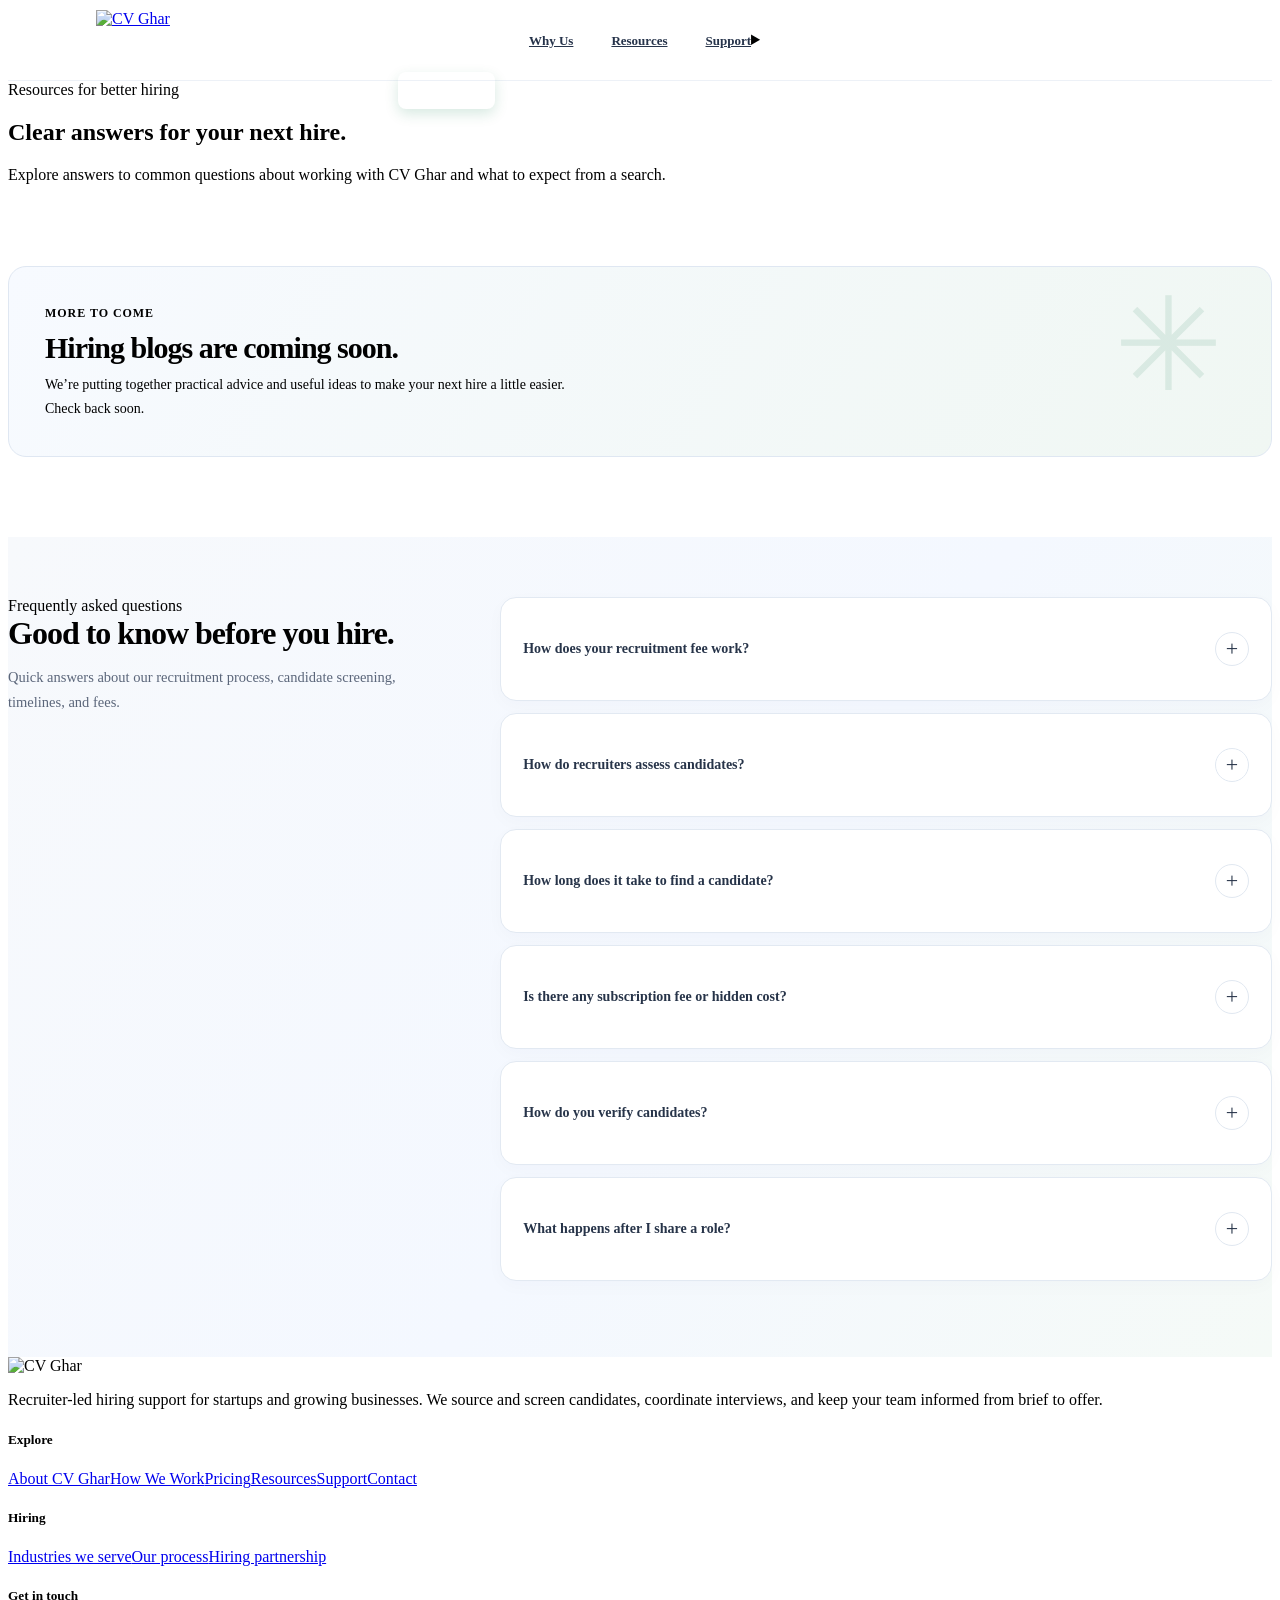
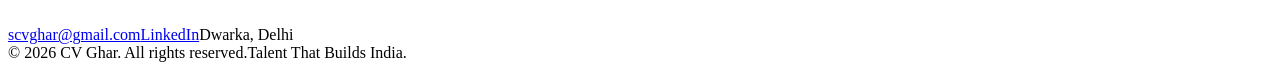
==== resources.html @ aa7ae497 "Add files via upload" ====
<!DOCTYPE html>
<html lang="en">
<head>
<meta charset="UTF-8">
<meta name="viewport" content="width=device-width,initial-scale=1.0">
<title>Hiring Resources & FAQs | CV Ghar</title>
<meta name="description" content="Find answers to common questions about CV Ghar's recruitment process, hiring timelines, candidate screening, and fees. Hiring blogs are coming soon.">
<link rel="canonical" href="https://cvghar.in/resources.html">
<meta property="og:type" content="website"><meta property="og:site_name" content="CV Ghar"><meta property="og:title" content="Hiring Resources & FAQs | CV Ghar"><meta property="og:description" content="Answers to common hiring questions, with more resources and blogs coming soon."><meta property="og:url" content="https://cvghar.in/resources.html"><meta property="og:image" content="https://cvghar.in/assets/hiring-hero-art.png"><meta name="twitter:card" content="summary_large_image">
<link rel="icon" href="assets/favicon.png">
<link rel="stylesheet" href="assets/style.css">
<link rel="stylesheet" href="assets/responsive.css">
<link rel="stylesheet" href="assets/section-spacing.css">
<style>
  .site-header{height:72px;background:rgba(255,255,255,.97);border-bottom:1px solid #edf1f7;display:flex;align-items:center;position:sticky;top:0;z-index:50;backdrop-filter:blur(14px)}
  .site-header .nav{width:100%;height:72px;padding:0 32px;display:grid;grid-template-columns:1fr auto 1fr;align-items:center}
  .site-header .brand{width:150px;height:64px;padding-right:24px;display:flex;align-items:center;justify-content:flex-end;transform:translateX(34px)}
  .site-header .brand img{width:128px;max-height:60px;object-fit:contain}
  .site-header .nav-links{display:flex;align-items:center;justify-content:center;gap:38px;white-space:nowrap}
  .site-header .nav-links a{font-size:13px;line-height:1;font-weight:700;color:#26334a;transition:color .2s ease}
  .site-header .nav-links a:hover{color:#1557e8}
  .site-header .nav-actions{display:flex;justify-content:flex-end;margin-right:34px}
  .site-header .header-cta{display:inline-flex;align-items:center;justify-content:center;padding:11px 17px;border-radius:8px;background:var(--green);color:#fff;font-size:12px;font-weight:750;box-shadow:0 5px 14px rgba(6,118,71,.16);white-space:nowrap;transition:background .2s ease,transform .2s ease,box-shadow .2s ease}
  .site-header .header-cta:hover{background:var(--green-dark);transform:translateY(-1px);box-shadow:0 9px 20px rgba(6,118,71,.2)}
  @media(max-width:1050px){.site-header .nav{padding:0 24px}.site-header .brand{width:126px;padding-right:16px;transform:translateX(12px)}.site-header .nav-links{gap:25px}.site-header .nav-actions{margin-right:0}}
  @media(max-width:820px){.site-header,.site-header .nav{height:62px}.site-header .nav{grid-template-columns:auto 1fr auto;padding:0 20px}.site-header .brand{width:100px;height:58px;padding:0;justify-content:flex-start;transform:none}.site-header .brand img{width:82px;max-height:50px}.site-header .nav-links{display:none}}
  @media(max-width:560px){.site-header .nav{padding:0 16px}.site-header .brand{width:84px}.site-header .brand img{width:75px}.site-header .header-cta{padding:10px 12px;font-size:11px}}
  .resources-faq{padding:60px 0 76px;background:linear-gradient(125deg,#f7f9fc,#f4f8ff 55%,#f5faf7)}
  .resources-faq .faq-layout{display:grid;grid-template-columns:.72fr 1.28fr;align-items:start;gap:58px}
  .resources-faq .faq-intro h2{font-size:32px;line-height:1.18;letter-spacing:-1px;margin:0 0 12px;font-weight:800}
  .resources-faq .faq-intro p{color:#5b667a;font-size:14.5px;line-height:1.7;margin:0}
  .resources-faq .faq-list{display:grid;gap:12px}
  .resources-faq .faq-item{overflow:hidden;border:1px solid #e2e9f2;border-radius:16px;background:#fff;box-shadow:0 5px 18px rgba(28,55,94,.025)}
  .resources-faq .faq-item summary{position:relative;display:flex;align-items:center;justify-content:space-between;gap:18px;min-height:68px;padding:17px 22px;color:#273449;font-size:14px;font-weight:750;cursor:pointer;list-style:none}
  .resources-faq .faq-item summary::-webkit-details-marker{display:none}
  .resources-faq .faq-item summary:after{content:"+";display:grid;place-items:center;flex:none;width:32px;height:32px;border:1px solid #e1e8f1;border-radius:50%;color:#273449;font-size:22px;font-weight:400;line-height:1}
  .resources-faq .faq-item[open] summary:after{content:"−"}
  .resources-faq .faq-item p{margin:0;padding:0 22px 19px;color:#64748b;font-size:13px;line-height:1.75}
  .blogs-coming{padding:66px 0 80px}
  .blogs-panel{position:relative;overflow:hidden;padding:36px;border:1px solid #dfe7f2;border-radius:18px;background:linear-gradient(120deg,#f7faff,#f0f7f3)}
  .blogs-panel:after{content:"✳";position:absolute;right:48px;top:14px;color:rgba(6,118,71,.1);font-size:130px;line-height:1}
  .blogs-panel .tag{color:var(--green);font-size:12px;font-weight:800;letter-spacing:.08em;text-transform:uppercase}
  .blogs-panel h2{position:relative;margin:10px 0 8px;font-size:30px;letter-spacing:-1px;z-index:1}
  .blogs-panel p{position:relative;max-width:520px;margin:0;color:var(--muted);font-size:14px;line-height:1.7;z-index:1}
  @media(max-width:900px){.resources-faq .faq-layout{grid-template-columns:1fr;gap:28px}.resources-faq .faq-intro{text-align:center}.resources-faq .faq-intro p{max-width:540px;margin:auto}}
  @media(max-width:560px){.resources-faq{padding:48px 0 58px}.resources-faq .faq-intro h2{font-size:28px}.resources-faq .faq-item summary{min-height:62px;padding:14px 16px;font-size:13px}.resources-faq .faq-item p{padding:0 16px 16px}.blogs-coming{padding:48px 0 58px}.blogs-panel{padding:27px 22px}.blogs-panel h2{font-size:26px}.blogs-panel:after{right:12px;font-size:90px}}
</style>
</head>
<body>
<header class="site-header">
  <nav class="nav" aria-label="Primary navigation">
    <a class="brand" href="/" aria-label="CV Ghar home"><img src="assets/cvghar-logo.webp" width="384" height="201" alt="CV Ghar"></a>
    <div class="nav-links"><a href="why-us.html">Why Us</a><!-- Hiring Solutions navigation link temporarily hidden --><a href="resources.html" aria-current="page">Resources</a><a href="support.html">Support</a></div>
    <details class="mobile-menu"><summary aria-label="Open navigation menu"></summary><div class="mobile-menu-panel" aria-label="Mobile navigation"><a href="why-us.html">Why Us</a><!-- Hiring Solutions navigation link temporarily hidden --><a href="resources.html" aria-current="page">Resources</a><a href="support.html">Support</a></div></details>
    <div class="nav-actions"><a class="header-cta" href="get-quote.html">Start Hiring</a></div>
  </nav>
</header>
<main>
  <section class="page-hero"><div class="wrap"><div class="eyebrow"><i></i>Resources for better hiring</div><h1>Clear answers for <span class="green">your next hire.</span></h1><p class="lead">Explore answers to common questions about working with CV Ghar and what to expect from a search.</p></div></section>
  <section class="blogs-coming" aria-labelledby="blogs-title"><div class="wrap"><div class="blogs-panel"><span class="tag">More to come</span><h2 id="blogs-title">Hiring blogs are coming soon.</h2><p>We’re putting together practical advice and useful ideas to make your next hire a little easier. Check back soon.</p></div></div></section>
  <section class="resources-faq" id="faqs" aria-labelledby="faq-title"><div class="wrap faq-layout"><div class="faq-intro"><span class="tag">Frequently asked questions</span><h2 id="faq-title">Good to know before you hire.</h2><p>Quick answers about our recruitment process, candidate screening, timelines, and fees.</p></div><div class="faq-list">
    <details class="faq-item"><summary>How does your recruitment fee work?</summary><p>We agree the fee and commitment amount with you before the search begins. No success fee applies if you do not hire; we also confirm in writing how the commitment fee is treated, including any refund conditions.</p></details>
    <details class="faq-item"><summary>How do recruiters assess candidates?</summary><p>Our recruiters review experience and skills against the role criteria you agree on, then share relevant context with each shortlisted profile. Any additional checks are discussed with you in advance.</p></details>
    <details class="faq-item"><summary>How long does it take to find a candidate?</summary><p>Timelines depend on the role, experience level, location, and availability of suitable talent. We align on expectations at the start and keep you updated as the search progresses.</p></details>
    <details class="faq-item"><summary>Is there any subscription fee or hidden cost?</summary><p>CV Ghar works on the hiring terms agreed for your requirement. We discuss applicable fees and terms before beginning, so you know what to expect.</p></details>
    <details class="faq-item"><summary>How do you verify candidates?</summary><p>Our recruiters review candidates against the role requirements and discuss relevant experience during screening. Any additional checks or documentation are discussed with you as part of the hiring process.</p></details>
    <details class="faq-item"><summary>What happens after I share a role?</summary><p>We learn about the role, skills, and timeline, agree on the search criteria, and keep you informed as we source, screen, and coordinate interviews with relevant candidates.</p></details>
  </div></div></section>
</main>
<footer><div class="wrap"><div class="footer-grid"><div class="footer-brand"><img src="assets/cvghar-footer-logo.webp" width="204" height="204" alt="CV Ghar"><p>Recruiter-led hiring support for startups and growing businesses. We source and screen candidates, coordinate interviews, and keep your team informed from brief to offer.</p></div><div class="footer-col"><h5>Explore</h5><a href="about.html">About CV Ghar</a><a href="why-us.html#how-we-work">How We Work</a><a href="pricing.html">Pricing</a><a href="resources.html">Resources</a><a href="support.html">Support</a><a href="contact.html">Contact</a></div><div class="footer-col"><h5>Hiring</h5><a href="why-us.html#industries">Industries we serve</a><a href="why-us.html#how-we-work">Our process</a><a href="pricing.html">Hiring partnership</a></div><div class="footer-col"><h5>Get in touch</h5><a href="mailto:scvghar@gmail.com">scvghar@gmail.com</a><a class="footer-social" href="https://linkedin.com/company/cvghar" target="_blank" rel="noopener"><span>LinkedIn</span></a><span>Dwarka, Delhi</span></div></div><div class="footer-bottom"><span>© 2026 CV Ghar. All rights reserved.</span><span>Talent That Builds India.</span></div></div></footer>
</body>
</html>
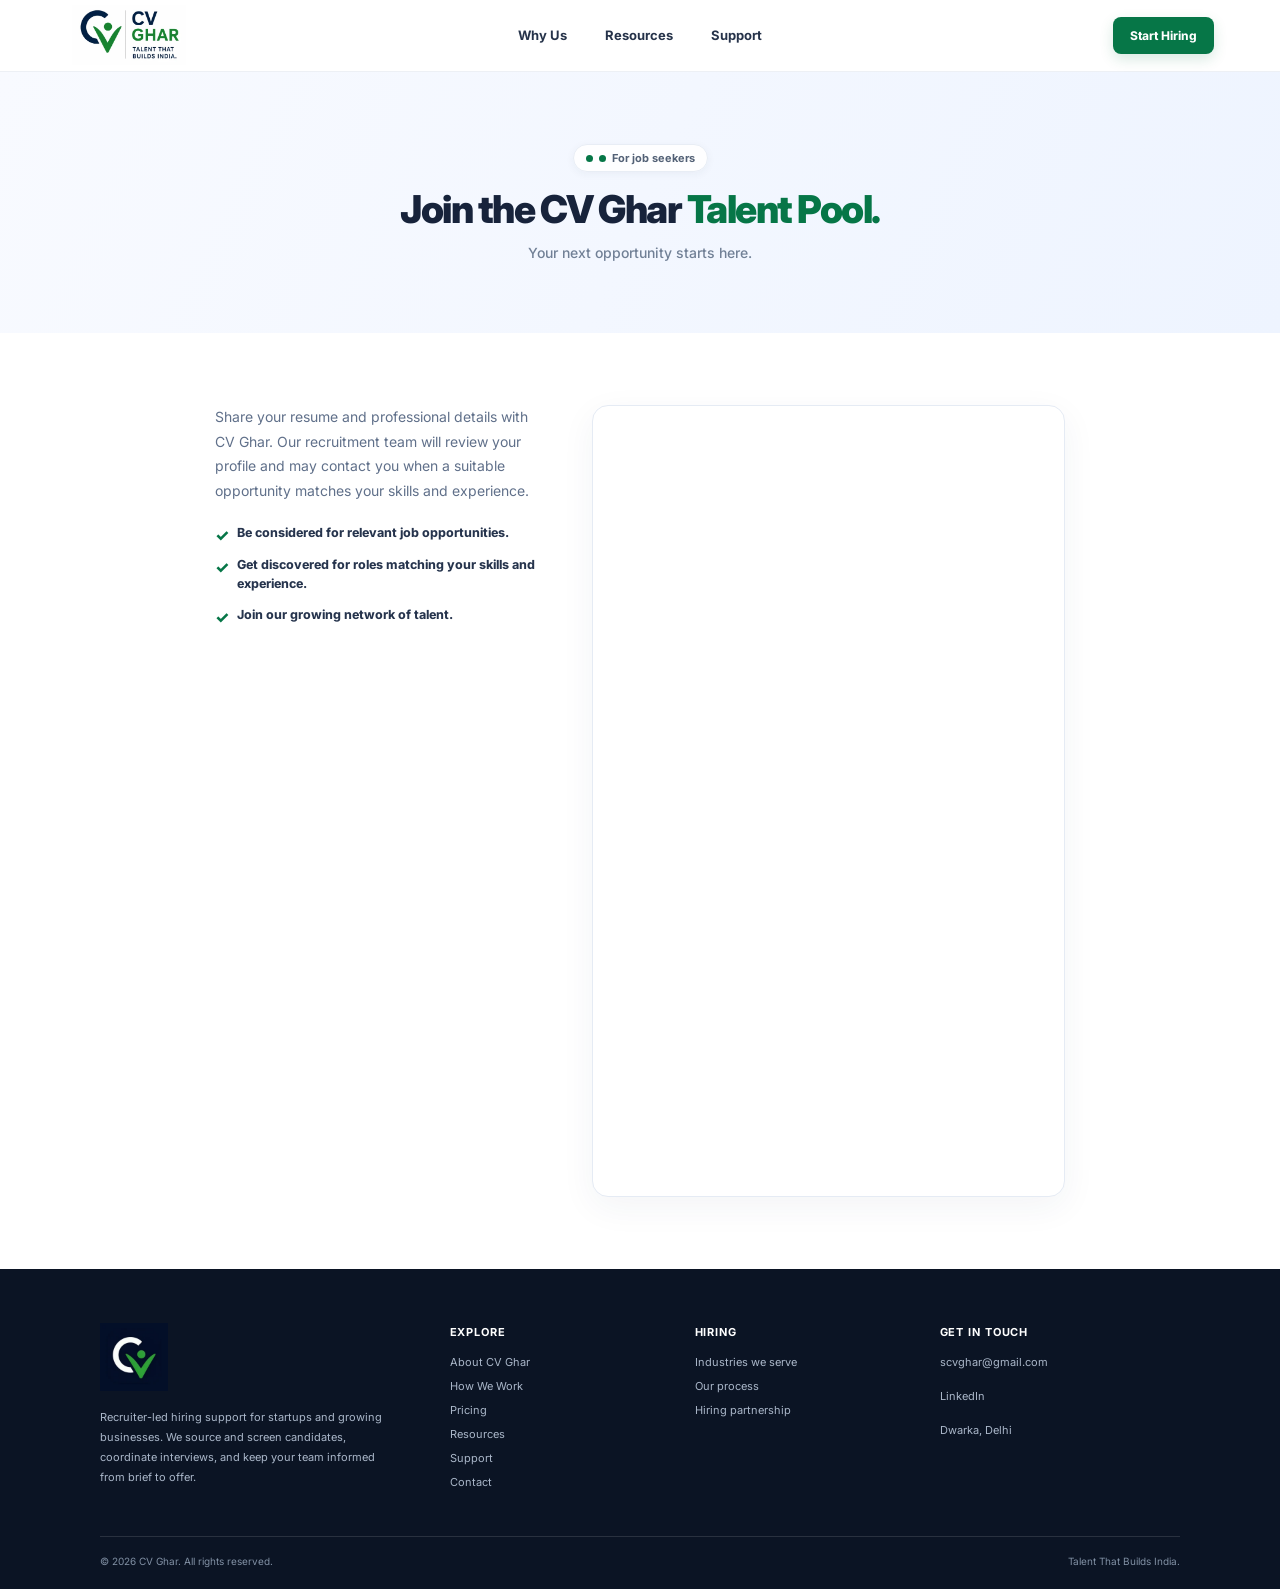
==== commit 99b1beca: "Update resources.html" ====
--- a/resources.html
+++ b/resources.html
@@ -3,10 +3,10 @@
 <head>
 <meta charset="UTF-8">
 <meta name="viewport" content="width=device-width,initial-scale=1.0">
-<title>Hiring Resources & FAQs | CV Ghar</title>
-<meta name="description" content="Find answers to common questions about CV Ghar's recruitment process, hiring timelines, candidate screening, and fees. Hiring blogs are coming soon.">
+<title>Join the CV Ghar Talent Pool | CV Ghar</title>
+<meta name="description" content="Join the CV Ghar talent pool. Share your resume and professional details to be considered for relevant job opportunities.">
 <link rel="canonical" href="https://cvghar.in/resources.html">
-<meta property="og:type" content="website"><meta property="og:site_name" content="CV Ghar"><meta property="og:title" content="Hiring Resources & FAQs | CV Ghar"><meta property="og:description" content="Answers to common hiring questions, with more resources and blogs coming soon."><meta property="og:url" content="https://cvghar.in/resources.html"><meta property="og:image" content="https://cvghar.in/assets/hiring-hero-art.png"><meta name="twitter:card" content="summary_large_image">
+<meta property="og:type" content="website"><meta property="og:site_name" content="CV Ghar"><meta property="og:title" content="Join the CV Ghar Talent Pool | CV Ghar"><meta property="og:description" content="Share your resume with CV Ghar and be considered for relevant job opportunities."><meta property="og:url" content="https://cvghar.in/resources.html"><meta property="og:image" content="https://cvghar.in/assets/hiring-hero-art.png"><meta name="twitter:card" content="summary_large_image">
 <link rel="icon" href="assets/favicon.png">
 <link rel="stylesheet" href="assets/style.css">
 <link rel="stylesheet" href="assets/responsive.css">
@@ -25,25 +25,24 @@
   @media(max-width:1050px){.site-header .nav{padding:0 24px}.site-header .brand{width:126px;padding-right:16px;transform:translateX(12px)}.site-header .nav-links{gap:25px}.site-header .nav-actions{margin-right:0}}
   @media(max-width:820px){.site-header,.site-header .nav{height:62px}.site-header .nav{grid-template-columns:auto 1fr auto;padding:0 20px}.site-header .brand{width:100px;height:58px;padding:0;justify-content:flex-start;transform:none}.site-header .brand img{width:82px;max-height:50px}.site-header .nav-links{display:none}}
   @media(max-width:560px){.site-header .nav{padding:0 16px}.site-header .brand{width:84px}.site-header .brand img{width:75px}.site-header .header-cta{padding:10px 12px;font-size:11px}}
-  .resources-faq{padding:60px 0 76px;background:linear-gradient(125deg,#f7f9fc,#f4f8ff 55%,#f5faf7)}
-  .resources-faq .faq-layout{display:grid;grid-template-columns:.72fr 1.28fr;align-items:start;gap:58px}
-  .resources-faq .faq-intro h2{font-size:32px;line-height:1.18;letter-spacing:-1px;margin:0 0 12px;font-weight:800}
-  .resources-faq .faq-intro p{color:#5b667a;font-size:14.5px;line-height:1.7;margin:0}
-  .resources-faq .faq-list{display:grid;gap:12px}
-  .resources-faq .faq-item{overflow:hidden;border:1px solid #e2e9f2;border-radius:16px;background:#fff;box-shadow:0 5px 18px rgba(28,55,94,.025)}
-  .resources-faq .faq-item summary{position:relative;display:flex;align-items:center;justify-content:space-between;gap:18px;min-height:68px;padding:17px 22px;color:#273449;font-size:14px;font-weight:750;cursor:pointer;list-style:none}
-  .resources-faq .faq-item summary::-webkit-details-marker{display:none}
-  .resources-faq .faq-item summary:after{content:"+";display:grid;place-items:center;flex:none;width:32px;height:32px;border:1px solid #e1e8f1;border-radius:50%;color:#273449;font-size:22px;font-weight:400;line-height:1}
-  .resources-faq .faq-item[open] summary:after{content:"−"}
-  .resources-faq .faq-item p{margin:0;padding:0 22px 19px;color:#64748b;font-size:13px;line-height:1.75}
-  .blogs-coming{padding:66px 0 80px}
-  .blogs-panel{position:relative;overflow:hidden;padding:36px;border:1px solid #dfe7f2;border-radius:18px;background:linear-gradient(120deg,#f7faff,#f0f7f3)}
-  .blogs-panel:after{content:"✳";position:absolute;right:48px;top:14px;color:rgba(6,118,71,.1);font-size:130px;line-height:1}
-  .blogs-panel .tag{color:var(--green);font-size:12px;font-weight:800;letter-spacing:.08em;text-transform:uppercase}
-  .blogs-panel h2{position:relative;margin:10px 0 8px;font-size:30px;letter-spacing:-1px;z-index:1}
-  .blogs-panel p{position:relative;max-width:520px;margin:0;color:var(--muted);font-size:14px;line-height:1.7;z-index:1}
-  @media(max-width:900px){.resources-faq .faq-layout{grid-template-columns:1fr;gap:28px}.resources-faq .faq-intro{text-align:center}.resources-faq .faq-intro p{max-width:540px;margin:auto}}
-  @media(max-width:560px){.resources-faq{padding:48px 0 58px}.resources-faq .faq-intro h2{font-size:28px}.resources-faq .faq-item summary{min-height:62px;padding:14px 16px;font-size:13px}.resources-faq .faq-item p{padding:0 16px 16px}.blogs-coming{padding:48px 0 58px}.blogs-panel{padding:27px 22px}.blogs-panel h2{font-size:26px}.blogs-panel:after{right:12px;font-size:90px}}
+  .talent-page{color:#17233b}
+  .talent-hero{min-height:205px;padding:56px 20px 42px;text-align:center;background-color:#f5f8fd;background-image:radial-gradient(#e5ebf5 .7px,transparent .7px),linear-gradient(115deg,#f8faff 0%,#eef4ff 100%);background-size:14px 14px,100% 100%;background-blend-mode:normal}
+  .talent-eyebrow{display:inline-flex;align-items:center;gap:6px;margin:0 auto 15px;padding:6px 12px;border:1px solid #e8edf5;border-radius:999px;background:rgba(255,255,255,.9);box-shadow:0 2px 8px rgba(30,50,80,.05);color:#536176;font-size:11px;font-weight:700}
+  .talent-eyebrow i{display:block;width:7px;height:7px;border-radius:50%;background:var(--green)}
+  .talent-hero h1{margin:0;color:#17233b;font-size:clamp(30px,3vw,42px);font-weight:850;line-height:1.15;letter-spacing:-1.5px}
+  .talent-hero h1 span{color:var(--green)}
+  .talent-hero>p{margin:13px 0 0;color:#718096;font-size:14px;font-weight:500}
+  .talent-content{padding:52px 24px 76px;background:#fff}
+  .talent-layout{display:grid;grid-template-columns:minmax(260px,.82fr) minmax(390px,1.18fr);align-items:start;gap:48px;max-width:850px;margin:0 auto}
+  .talent-copy{padding-top:0}
+  .talent-copy>p{margin:0 0 20px;color:#60708a;font-size:14px;line-height:1.75}
+  .talent-benefits{display:grid;gap:12px;margin:0;padding:0;list-style:none}
+  .talent-benefits li{position:relative;padding-left:22px;color:#26344d;font-size:12.5px;font-weight:750;line-height:1.55}
+  .talent-benefits li:before{content:"✓";position:absolute;left:0;top:0;color:var(--green);font-size:16px;font-weight:800}
+  .talent-form-card{min-width:0;overflow:hidden;padding:22px 18px 8px;border:1px solid #e5ebf4;border-radius:16px;background:#fff;box-shadow:0 10px 35px rgba(31,55,90,.055)}
+  .talent-form-card iframe{display:block;width:100%;min-height:760px;border:0;background:transparent}
+  @media(max-width:900px){.talent-layout{grid-template-columns:1fr;gap:28px;max-width:620px}.talent-copy{max-width:580px}.talent-hero{min-height:190px;padding-top:48px}}
+  @media(max-width:560px){.talent-hero{min-height:180px;padding:42px 16px 36px}.talent-hero h1{font-size:30px;letter-spacing:-1px}.talent-hero>p{font-size:13px}.talent-content{padding:34px 16px 48px}.talent-layout{gap:24px}.talent-copy>p{font-size:13.5px}.talent-form-card{padding:14px 10px 6px;border-radius:13px}.talent-form-card iframe{min-height:820px}}
 </style>
 </head>
 <body>
@@ -51,22 +50,72 @@
   <nav class="nav" aria-label="Primary navigation">
     <a class="brand" href="/" aria-label="CV Ghar home"><img src="assets/cvghar-logo.webp" width="384" height="201" alt="CV Ghar"></a>
     <div class="nav-links"><a href="why-us.html">Why Us</a><!-- Hiring Solutions navigation link temporarily hidden --><a href="resources.html" aria-current="page">Resources</a><a href="support.html">Support</a></div>
-    <details class="mobile-menu"><summary aria-label="Open navigation menu"></summary><div class="mobile-menu-panel" aria-label="Mobile navigation"><a href="why-us.html">Why Us</a><!-- Hiring Solutions navigation link temporarily hidden --><a href="resources.html" aria-current="page">Resources</a><a href="support.html">Support</a></div></details>
+    <details class="mobile-menu"><summary aria-label="Open navigation menu"></summary><div class="mobile-menu-panel" aria-label="Mobile navigation"><a href="why-us.html">Why Us</a><!-- Hiring Solutions navigation link temporarily hidden --><a href="resources.html" aria-current="page">Job Seekers</a><a href="support.html">Support</a></div></details>
     <div class="nav-actions"><a class="header-cta" href="get-quote.html">Start Hiring</a></div>
   </nav>
 </header>
-<main>
-  <section class="page-hero"><div class="wrap"><div class="eyebrow"><i></i>Resources for better hiring</div><h1>Clear answers for <span class="green">your next hire.</span></h1><p class="lead">Explore answers to common questions about working with CV Ghar and what to expect from a search.</p></div></section>
-  <section class="blogs-coming" aria-labelledby="blogs-title"><div class="wrap"><div class="blogs-panel"><span class="tag">More to come</span><h2 id="blogs-title">Hiring blogs are coming soon.</h2><p>We’re putting together practical advice and useful ideas to make your next hire a little easier. Check back soon.</p></div></div></section>
-  <section class="resources-faq" id="faqs" aria-labelledby="faq-title"><div class="wrap faq-layout"><div class="faq-intro"><span class="tag">Frequently asked questions</span><h2 id="faq-title">Good to know before you hire.</h2><p>Quick answers about our recruitment process, candidate screening, timelines, and fees.</p></div><div class="faq-list">
-    <details class="faq-item"><summary>How does your recruitment fee work?</summary><p>We agree the fee and commitment amount with you before the search begins. No success fee applies if you do not hire; we also confirm in writing how the commitment fee is treated, including any refund conditions.</p></details>
-    <details class="faq-item"><summary>How do recruiters assess candidates?</summary><p>Our recruiters review experience and skills against the role criteria you agree on, then share relevant context with each shortlisted profile. Any additional checks are discussed with you in advance.</p></details>
-    <details class="faq-item"><summary>How long does it take to find a candidate?</summary><p>Timelines depend on the role, experience level, location, and availability of suitable talent. We align on expectations at the start and keep you updated as the search progresses.</p></details>
-    <details class="faq-item"><summary>Is there any subscription fee or hidden cost?</summary><p>CV Ghar works on the hiring terms agreed for your requirement. We discuss applicable fees and terms before beginning, so you know what to expect.</p></details>
-    <details class="faq-item"><summary>How do you verify candidates?</summary><p>Our recruiters review candidates against the role requirements and discuss relevant experience during screening. Any additional checks or documentation are discussed with you as part of the hiring process.</p></details>
-    <details class="faq-item"><summary>What happens after I share a role?</summary><p>We learn about the role, skills, and timeline, agree on the search criteria, and keep you informed as we source, screen, and coordinate interviews with relevant candidates.</p></details>
-  </div></div></section>
+<main class="talent-page">
+  <section class="talent-hero" aria-labelledby="talent-title">
+    <div class="talent-eyebrow"><i></i><i></i><span>For job seekers</span></div>
+    <h1 id="talent-title">Join the CV Ghar <span>Talent Pool.</span></h1>
+    <p>Your next opportunity starts here.</p>
+  </section>
+
+  <section class="talent-content" aria-label="Join the CV Ghar talent pool">
+    <div class="talent-layout">
+      <div class="talent-copy">
+        <p>Share your resume and professional details with CV Ghar. Our recruitment team will review your profile and may contact you when a suitable opportunity matches your skills and experience.</p>
+        <ul class="talent-benefits">
+          <li>Be considered for relevant job opportunities.</li>
+          <li>Get discovered for roles matching your skills and experience.</li>
+          <li>Join our growing network of talent.</li>
+        </ul>
+      </div>
+
+      <div class="talent-form-card">
+        <iframe
+          data-tally-src="https://tally.so/embed/bZVK7L?alignLeft=1&amp;hideTitle=1&amp;transparentBackground=1&amp;dynamicHeight=1"
+          title="CV Ghar Talent Pool application form"
+          loading="lazy"
+          width="100%"
+          height="760"
+          frameborder="0"
+          marginheight="0"
+          marginwidth="0"
+          allow="clipboard-write"
+        ></iframe>
+      </div>
+    </div>
+  </section>
 </main>
 <footer><div class="wrap"><div class="footer-grid"><div class="footer-brand"><img src="assets/cvghar-footer-logo.webp" width="204" height="204" alt="CV Ghar"><p>Recruiter-led hiring support for startups and growing businesses. We source and screen candidates, coordinate interviews, and keep your team informed from brief to offer.</p></div><div class="footer-col"><h5>Explore</h5><a href="about.html">About CV Ghar</a><a href="why-us.html#how-we-work">How We Work</a><a href="pricing.html">Pricing</a><a href="resources.html">Resources</a><a href="support.html">Support</a><a href="contact.html">Contact</a></div><div class="footer-col"><h5>Hiring</h5><a href="why-us.html#industries">Industries we serve</a><a href="why-us.html#how-we-work">Our process</a><a href="pricing.html">Hiring partnership</a></div><div class="footer-col"><h5>Get in touch</h5><a href="mailto:scvghar@gmail.com">scvghar@gmail.com</a><a class="footer-social" href="https://linkedin.com/company/cvghar" target="_blank" rel="noopener"><span>LinkedIn</span></a><span>Dwarka, Delhi</span></div></div><div class="footer-bottom"><span>© 2026 CV Ghar. All rights reserved.</span><span>Talent That Builds India.</span></div></div></footer>
+
+<script>
+(function () {
+  var scriptUrl = "https://tally.so/widgets/embed.js";
+
+  function loadTallyEmbeds() {
+    if (window.Tally && typeof window.Tally.loadEmbeds === "function") {
+      window.Tally.loadEmbeds();
+      return;
+    }
+
+    document.querySelectorAll("iframe[data-tally-src]:not([src])").forEach(function (iframe) {
+      iframe.src = iframe.dataset.tallySrc;
+    });
+  }
+
+  if (window.Tally) {
+    loadTallyEmbeds();
+  } else if (!document.querySelector('script[src="' + scriptUrl + '"]')) {
+    var tallyScript = document.createElement("script");
+    tallyScript.src = scriptUrl;
+    tallyScript.onload = loadTallyEmbeds;
+    tallyScript.onerror = loadTallyEmbeds;
+    document.body.appendChild(tallyScript);
+  }
+})();
+</script>
+
 </body>
 </html>
--- a/assets/style.css
+++ b/assets/style.css
@@ -0,0 +1,1595 @@
+@import url('https://fonts.googleapis.com/css2?family=Inter:wght@400;500;600;700;800&display=swap');
+
+:root{
+  --blue:#1557e8;
+  --blue2:#1046bf;
+  --green:#067647;
+  --green-dark:#045a39;
+  --navy:#101d35;
+  --navy2:#0c2745;
+  --muted:#5e6c82;
+  --line:#dfe7f2;
+  --bg:#f6f9fd;
+  --dot:rgba(21,87,232,.1);
+  --card:#ffffff;
+}
+
+*{
+  box-sizing:border-box;
+}
+
+html{
+  scroll-behavior:auto;
+  scroll-padding-top:72px;
+}
+
+body{
+  margin:0;
+  font-family:Inter,system-ui,-apple-system,BlinkMacSystemFont,"Segoe UI",sans-serif;
+  color:var(--navy);
+  background:#fff;
+  -webkit-font-smoothing:antialiased;
+}
+
+button,
+a{
+  font:inherit;
+}
+
+a{
+  text-decoration:none;
+  color:inherit;
+}
+
+img{
+  max-width:100%;
+  display:block;
+}
+
+ul{
+  margin:0;
+  padding:0;
+  list-style:none;
+}
+
+.wrap{
+  width:min(1080px,calc(100% - 48px));
+  margin:auto;
+}
+
+
+/* =========================================================
+   NAVIGATION
+   ========================================================= */
+
+.nav{
+  height:56px;
+
+  border-bottom:1px solid #edf0f5;
+
+  background:rgba(255,255,255,.96);
+
+  backdrop-filter:blur(18px);
+
+  display:flex;
+  align-items:center;
+
+  position:sticky;
+  top:0;
+  z-index:50;
+}
+
+.nav-inner{
+  width:100%;
+  height:56px;
+
+  margin:0;
+
+  display:grid;
+
+  /*
+    Left = logo
+    Center = navigation
+    Right = actions
+
+    This keeps the navigation mathematically centered
+    regardless of the logo/right-side width.
+  */
+  grid-template-columns:1fr auto 1fr;
+
+  align-items:center;
+
+  padding:0 28px;
+}
+
+
+/* ---------- LOGO ---------- */
+
+.logo{
+  height:56px;
+  width:120px;
+
+  display:flex;
+  align-items:center;
+  justify-content:flex-start;
+
+  margin:0;
+  padding:0;
+}
+
+.logo img{
+  display:block;
+
+  width:auto;
+  height:48px;
+
+  max-width:105px;
+  max-height:48px;
+
+  object-fit:contain;
+
+  margin:0;
+  padding:0;
+}
+
+
+/* ---------- NAV LINKS ---------- */
+
+.nav-links{
+  display:flex;
+  align-items:center;
+  justify-content:center;
+
+  gap:42px;
+
+  margin:0;
+  padding:0;
+}
+
+.nav-links a{
+  font-size:13px;
+  font-weight:650;
+
+  color:#303a4b;
+
+  transition:.2s;
+
+  position:relative;
+
+  white-space:nowrap;
+}
+
+.nav-links a:hover{
+  color:var(--blue);
+}
+
+.nav-links a.active{
+  color:var(--green);
+}
+
+
+/* ---------- NAV ACTIONS ---------- */
+
+.nav-actions{
+  display:flex;
+  align-items:center;
+  justify-content:flex-end;
+
+  gap:14px;
+
+  margin:0;
+  padding:0;
+}
+
+
+/* ---------- BUTTONS ---------- */
+
+.btn{
+  border:0;
+  cursor:pointer;
+
+  font-weight:750;
+
+  border-radius:8px;
+
+  transition:
+    transform .2s,
+    box-shadow .2s,
+    background .2s;
+
+  display:inline-flex;
+  align-items:center;
+  justify-content:center;
+}
+
+.btn:hover{
+  transform:translateY(-2px);
+  box-shadow:0 9px 25px rgba(5,168,79,.2);
+}
+
+.btn-green{
+  background:var(--green);
+  color:white;
+
+  padding:9px 17px;
+
+  font-size:12px;
+}
+
+.btn-outline{
+  background:#fff;
+
+  border:1px solid #dfe5ee;
+
+  color:#253147;
+
+  padding:9px 17px;
+
+  font-size:12px;
+}
+
+.btn-outline:hover{
+  box-shadow:0 9px 25px rgba(15,23,42,.08);
+}
+
+.menu-toggle{
+  display:none;
+}
+
+
+/* =========================================================
+   HERO — INNER PAGES
+   ========================================================= */
+
+.page-hero{
+  position:relative;
+  overflow:hidden;
+
+  background-color:var(--bg);
+
+  background-image:
+    radial-gradient(
+      var(--dot) .75px,
+      transparent .75px
+    );
+
+  background-size:13px 13px;
+
+  padding:74px 0 62px;
+}
+
+.page-hero:before{
+  content:"";
+
+  position:absolute;
+  inset:0;
+
+  background:
+    radial-gradient(
+      circle at 82% 20%,
+      rgba(224,236,255,.8),
+      transparent 34%
+    );
+
+  pointer-events:none;
+}
+
+.page-hero .wrap{
+  position:relative;
+  z-index:2;
+
+  text-align:center;
+}
+
+.eyebrow{
+  display:inline-flex;
+  align-items:center;
+  gap:7px;
+
+  background:white;
+
+  border:1px solid #e6eaf0;
+
+  border-radius:999px;
+
+  box-shadow:
+    0 2px 7px rgba(15,23,42,.06);
+
+  padding:6px 14px;
+
+  margin-bottom:18px;
+
+  color:#4b5668;
+
+  font-size:11px;
+
+  font-weight:700;
+}
+
+.eyebrow i{
+  width:7px;
+  height:7px;
+
+  border-radius:50%;
+
+  background:var(--green);
+
+  display:block;
+}
+
+.page-hero h1{
+  margin:0 auto;
+
+  max-width:760px;
+
+  font-size:46px;
+
+  line-height:1.08;
+
+  letter-spacing:-1.6px;
+
+  font-weight:800;
+}
+
+.page-hero h1 .green{
+  color:var(--green);
+}
+
+.page-hero p.lead{
+  margin:20px auto 0;
+
+  max-width:560px;
+
+  font-size:15px;
+
+  line-height:1.65;
+
+  color:#5b667a;
+
+  font-weight:500;
+}
+
+.page-hero .ctas{
+  display:flex;
+
+  gap:12px;
+
+  justify-content:center;
+
+  margin-top:28px;
+}
+
+
+/* =========================================================
+   SECTIONS
+   ========================================================= */
+
+section{
+  padding:76px 0;
+}
+
+section.tight{
+  padding:56px 0;
+}
+
+.section-head{
+  max-width:640px;
+
+  margin:0 0 44px;
+}
+
+.section-head.center{
+  margin:0 auto 44px;
+
+  text-align:center;
+}
+
+.section-head .tag{
+  color:var(--green);
+
+  font-weight:700;
+
+  font-size:12.5px;
+
+  letter-spacing:.2px;
+}
+
+.section-head h2{
+  font-size:32px;
+
+  line-height:1.18;
+
+  letter-spacing:-1px;
+
+  font-weight:800;
+
+  margin:10px 0 0;
+}
+
+.section-head p{
+  margin:14px 0 0;
+
+  color:#5b667a;
+
+  font-size:14.5px;
+
+  line-height:1.65;
+
+  font-weight:500;
+}
+
+.bg-tint{
+  background:#f8faff;
+}
+
+.bg-navy{
+  background:var(--navy);
+
+  color:#fff;
+}
+
+
+/* =========================================================
+   GRID CARDS
+   ========================================================= */
+
+.grid{
+  display:grid;
+
+  gap:22px;
+}
+
+.grid-4{
+  grid-template-columns:repeat(4,1fr);
+}
+
+.grid-3{
+  grid-template-columns:repeat(3,1fr);
+}
+
+.grid-2{
+  grid-template-columns:repeat(2,1fr);
+}
+
+.card{
+  background:var(--card);
+
+  border:1px solid var(--line);
+
+  border-radius:14px;
+
+  padding:26px 22px;
+}
+
+.icon-badge{
+  width:44px;
+  height:44px;
+
+  border-radius:11px;
+
+  display:grid;
+  place-items:center;
+
+  background:#eaf8f0;
+
+  color:var(--green);
+
+  margin-bottom:16px;
+}
+
+.icon-badge.navy{
+  background:#eaf0fb;
+
+  color:var(--navy2);
+}
+
+.card h3{
+  font-size:16px;
+
+  margin:0 0 8px;
+
+  font-weight:750;
+
+  letter-spacing:-.2px;
+}
+
+.card p{
+  font-size:13.5px;
+
+  color:#6a7488;
+
+  line-height:1.6;
+
+  margin:0;
+
+  font-weight:500;
+}
+
+
+/* =========================================================
+   STATS
+   ========================================================= */
+
+.stats{
+  display:grid;
+
+  grid-template-columns:repeat(4,1fr);
+
+  gap:20px;
+}
+
+.stat{
+  text-align:center;
+
+  padding:26px 14px;
+
+  border-right:
+    1px solid rgba(255,255,255,.12);
+}
+
+.stat:last-child{
+  border-right:none;
+}
+
+.stat .num{
+  font-size:34px;
+
+  font-weight:800;
+
+  color:var(--green);
+
+  letter-spacing:-1px;
+}
+
+.stat .label{
+  font-size:12.5px;
+
+  color:#b9c3d6;
+
+  margin-top:6px;
+
+  font-weight:600;
+}
+
+
+/* =========================================================
+   CHIPS
+   ========================================================= */
+
+.chips{
+  display:flex;
+
+  flex-wrap:wrap;
+
+  gap:10px;
+
+  justify-content:center;
+}
+
+.chip{
+  border:1px solid var(--line);
+
+  border-radius:999px;
+
+  padding:9px 18px;
+
+  font-size:13px;
+
+  font-weight:650;
+
+  color:#2b3548;
+
+  background:#fff;
+}
+
+
+/* =========================================================
+   COMPARISON
+   ========================================================= */
+
+.compare{
+  display:grid;
+
+  grid-template-columns:1fr 1fr;
+
+  gap:22px;
+}
+
+.compare .col{
+  border-radius:14px;
+
+  padding:26px;
+
+  border:1px solid var(--line);
+}
+
+.compare .col.trad{
+  background:#f5f6f8;
+}
+
+.compare .col.cv{
+  background:#f0faf3;
+
+  border-color:#cdeed9;
+}
+
+.compare h4{
+  margin:0 0 18px;
+
+  font-size:14px;
+
+  font-weight:800;
+
+  letter-spacing:.2px;
+}
+
+.compare .col.trad h4{
+  color:#475069;
+}
+
+.compare .col.cv h4{
+  color:var(--green-dark);
+}
+
+.compare-step{
+  display:flex;
+
+  align-items:center;
+
+  gap:10px;
+
+  font-size:13.5px;
+
+  font-weight:650;
+
+  color:#2b3548;
+
+  padding:10px 0;
+
+  border-bottom:1px dashed #dde3ee;
+}
+
+.compare-step:last-child{
+  border-bottom:none;
+}
+
+.compare-step .dot{
+  width:7px;
+  height:7px;
+
+  border-radius:50%;
+
+  flex-shrink:0;
+}
+
+.trad .dot{
+  background:#94a0b8;
+}
+
+.cv .dot{
+  background:var(--green);
+}
+
+
+/* =========================================================
+   PROCESS STEPS
+   ========================================================= */
+
+.steps{
+  display:grid;
+
+  grid-template-columns:repeat(4,1fr);
+
+  gap:20px;
+
+  position:relative;
+}
+
+.step{
+  position:relative;
+
+  padding-top:6px;
+}
+
+.step .num{
+  width:34px;
+  height:34px;
+
+  border-radius:50%;
+
+  background:var(--navy);
+
+  color:#fff;
+
+  display:grid;
+  place-items:center;
+
+  font-size:13px;
+
+  font-weight:800;
+
+  margin-bottom:16px;
+}
+
+.step h4{
+  font-size:15px;
+
+  margin:0 0 8px;
+
+  font-weight:750;
+}
+
+.step p{
+  font-size:13px;
+
+  color:#6a7488;
+
+  line-height:1.6;
+
+  margin:0;
+
+  font-weight:500;
+}
+
+
+/* =========================================================
+   PRICING
+   ========================================================= */
+
+.price-grid{
+  display:grid;
+
+  grid-template-columns:1fr 1fr;
+
+  gap:24px;
+}
+
+.price-card{
+  border:1px solid var(--line);
+
+  border-radius:16px;
+
+  padding:32px;
+
+  background:#fff;
+
+  position:relative;
+
+  overflow:hidden;
+}
+
+.price-card .ribbon{
+  position:absolute;
+
+  top:0;
+  left:0;
+  right:0;
+
+  height:6px;
+
+  background:var(--navy);
+}
+
+.price-card.internship .ribbon{
+  background:var(--green);
+}
+
+.price-card .kicker{
+  font-size:12.5px;
+
+  font-weight:700;
+
+  color:#6a7488;
+
+  letter-spacing:.2px;
+}
+
+.price-card .big{
+  font-size:44px;
+
+  font-weight:800;
+
+  color:var(--navy);
+
+  letter-spacing:-1.5px;
+
+  margin:8px 0 2px;
+}
+
+.price-card .big span{
+  font-size:16px;
+
+  color:#6a7488;
+
+  font-weight:650;
+}
+
+.price-card ul{
+  margin:22px 0;
+
+  display:flex;
+
+  flex-direction:column;
+
+  gap:11px;
+}
+
+.price-card ul li{
+  display:flex;
+
+  align-items:flex-start;
+
+  gap:9px;
+
+  font-size:13.5px;
+
+  font-weight:600;
+
+  color:#2b3548;
+}
+
+.price-card ul li:before{
+  content:"✓";
+
+  color:var(--green);
+
+  font-weight:800;
+}
+
+.price-card .fee{
+  background:#f6f8fb;
+
+  border-radius:10px;
+
+  padding:14px 16px;
+
+  font-size:12.5px;
+
+  font-weight:650;
+
+  color:#475069;
+}
+
+.price-card .fee b{
+  color:var(--navy);
+
+  font-size:15px;
+}
+
+.formula{
+  background:#f0faf3;
+
+  border:1px solid #cdeed9;
+
+  border-radius:10px;
+
+  padding:12px 16px;
+
+  font-size:12.5px;
+
+  color:#2b6b3f;
+
+  font-weight:650;
+
+  margin-top:12px;
+}
+
+
+/* =========================================================
+   CTA BANNER
+   ========================================================= */
+
+.cta-banner{
+  background:var(--navy);
+
+  color:#fff;
+
+  border-radius:18px;
+
+  padding:44px 40px;
+
+  display:flex;
+
+  align-items:center;
+
+  justify-content:space-between;
+
+  gap:24px;
+
+  flex-wrap:wrap;
+}
+
+.cta-banner h3{
+  margin:0;
+
+  font-size:23px;
+
+  font-weight:800;
+
+  letter-spacing:-.5px;
+
+  max-width:480px;
+}
+
+.cta-banner h3 span{
+  color:var(--green);
+}
+
+
+/* =========================================================
+   CONTACT
+   ========================================================= */
+
+.contact-grid{
+  display:grid;
+
+  grid-template-columns:1fr 1fr;
+
+  gap:44px;
+
+  align-items:start;
+}
+
+.contact-card{
+  display:flex;
+
+  gap:14px;
+
+  align-items:flex-start;
+
+  padding:20px 0;
+
+  border-bottom:1px solid var(--line);
+}
+
+.contact-card:last-child{
+  border-bottom:none;
+}
+
+.contact-card .icon-badge{
+  margin-bottom:0;
+
+  flex-shrink:0;
+}
+
+.contact-card h4{
+  margin:0 0 4px;
+
+  font-size:14.5px;
+
+  font-weight:750;
+}
+
+.contact-card a,
+.contact-card span{
+  font-size:13.5px;
+
+  color:#5b667a;
+
+  font-weight:600;
+}
+
+.contact-card a:hover{
+  color:var(--blue);
+}
+
+
+/* =========================================================
+   CONTACT FORM
+   ========================================================= */
+
+form.contact-form{
+  display:flex;
+
+  flex-direction:column;
+
+  gap:14px;
+}
+
+.contact-form label{
+  font-size:12.5px;
+
+  font-weight:700;
+
+  color:#2b3548;
+
+  margin-bottom:6px;
+
+  display:block;
+}
+
+.contact-form input,
+.contact-form textarea,
+.contact-form select{
+  width:100%;
+
+  border:1px solid var(--line);
+
+  border-radius:9px;
+
+  padding:12px 14px;
+
+  font-family:inherit;
+
+  font-size:13.5px;
+
+  color:var(--navy);
+
+  background:#f9fbff;
+}
+
+.contact-form input:focus,
+.contact-form textarea:focus,
+.contact-form select:focus{
+  outline:2px solid var(--blue2);
+
+  outline-offset:1px;
+
+  background:#fff;
+}
+
+.contact-form textarea{
+  resize:vertical;
+
+  min-height:110px;
+}
+
+.contact-form .btn{
+  align-self:flex-start;
+
+  margin-top:6px;
+}
+
+
+/* =========================================================
+   FOUNDER
+   ========================================================= */
+
+.founder{
+  display:flex;
+
+  align-items:center;
+
+  gap:20px;
+
+  border:1px solid var(--line);
+
+  border-radius:16px;
+
+  padding:26px 28px;
+
+  background:#f8faff;
+
+  flex-wrap:wrap;
+}
+
+.founder .avatar{
+  width:58px;
+  height:58px;
+
+  border-radius:50%;
+
+  background:var(--navy);
+
+  color:#fff;
+
+  display:grid;
+
+  place-items:center;
+
+  font-weight:800;
+
+  font-size:20px;
+
+  flex-shrink:0;
+}
+
+.founder .name{
+  font-weight:800;
+
+  font-size:15px;
+}
+
+.founder .role{
+  font-size:12.5px;
+
+  color:var(--green-dark);
+
+  font-weight:700;
+}
+
+.founder .quote{
+  font-size:13.5px;
+
+  color:#5b667a;
+
+  font-weight:600;
+
+  margin-top:4px;
+
+  font-style:italic;
+}
+
+
+/* =========================================================
+   FOOTER
+   ========================================================= */
+
+footer{
+  background:#0b1424;
+  color:#d9e1ed;
+  padding:54px 0 22px;
+}
+
+.footer-grid{
+  display:grid;
+  grid-template-columns:1.5fr 1fr 1fr 1.15fr;
+  gap:36px;
+  padding-bottom:37px;
+}
+
+.footer-brand img{
+  width:68px;
+  height:68px;
+  object-fit:contain;
+  object-position:left center;
+}
+
+.footer-brand p{
+  max-width:290px;
+  margin:17px 0 0;
+  color:#aab7c9;
+  font-size:11px;
+  line-height:1.8;
+}
+
+.footer-col h3,.footer-col h5{
+  margin:2px 0 16px;
+  color:#fff;
+  font-size:11px;
+  letter-spacing:.08em;
+  text-transform:uppercase;
+}
+
+.footer-col a,.footer-col span{
+  display:block;
+  width:fit-content;
+  margin:10px 0;
+  color:#aab7c9;
+  font-size:11px;
+  transition:color .2s ease;
+}
+
+.footer-col .footer-social{
+  display:flex;
+  align-items:center;
+  gap:8px;
+}
+
+.footer-col a:hover{
+  color:#fff;
+}
+
+.footer-bottom{
+  display:flex;
+  justify-content:space-between;
+  gap:20px;
+  padding-top:18px;
+  border-top:1px solid rgba(255,255,255,.12);
+  color:#8190a4;
+  font-size:10px;
+  flex-wrap:wrap;
+}
+
+/* Why Us page sections retained from the homepage */
+.why-page-main>section+section{margin-top:30px}
+.why-page-main .wrap{width:min(1160px,calc(100% - 48px))}
+.added-section{position:relative;padding:88px 0}
+.added-section.soft{background:#f6f9fd}
+.added-kicker{display:block;margin-bottom:12px;color:var(--green-dark);font-size:11px;font-weight:800;letter-spacing:.12em;text-transform:uppercase}
+.added-title{margin:0;color:#101a2f;font-size:clamp(32px,4vw,46px);line-height:1.12;letter-spacing:-1.8px}
+.added-intro{max-width:670px;margin:15px 0 0;color:#5e6c82;font-size:14px;line-height:1.8}
+.added-heading{max-width:720px;margin:0 auto 38px;text-align:center}
+.pain-grid{display:grid;grid-template-columns:repeat(4,1fr);gap:14px;margin-top:34px}
+.benefit-grid{display:grid;grid-template-columns:repeat(4,1fr);gap:14px;margin-top:34px}
+.added-card{padding:23px;border:1px solid #e3eaf3;border-radius:14px;background:#fff;box-shadow:0 8px 24px rgba(25,49,82,.035)}
+.added-card .num{display:block;margin-bottom:23px;color:#1557e8;font-size:12px;font-weight:850;letter-spacing:.09em}
+.added-card h3{margin:0 0 9px;font-size:16px;letter-spacing:-.25px}
+.added-card p{margin:0;color:#52627a;font-size:14px;line-height:1.65}
+
+.why-page-main .industry-row{display:flex;justify-content:center;flex-wrap:wrap;gap:10px;margin-top:32px}
+.why-page-main .industry-chip{padding:10px 14px;border:1px solid #e2eaf4;border-radius:999px;background:#fff;color:#43536b;font-size:12px;font-weight:650;line-height:1.35}
+.why-page-main .roles-layout{display:grid;grid-template-columns:repeat(4,minmax(0,1fr));gap:14px;margin-top:34px}
+.why-page-main .role-group{padding:23px;border:1px solid #e3eaf3;border-radius:14px;background:#fff}
+.why-page-main .role-group h3{margin:0 0 16px;color:#14233b;font-size:15px}
+.why-page-main .role-group ul{margin:0;padding:0;list-style:none}
+.why-page-main .role-group li{padding:8px 0;border-top:1px solid #eef2f7;color:#5e6c82;font-size:13px;line-height:1.5}
+.about-split{display:grid;grid-template-columns:1fr .8fr;gap:50px;align-items:center}
+.about-aside{padding:27px;border:1px solid #dfe8f4;border-radius:15px;background:linear-gradient(145deg,#f2f7ff,#f6fbf8);color:#26364d;font-size:14px;line-height:1.8;font-weight:700}
+.city-line{margin-top:18px;padding:19px 22px;border:1px solid #e3eaf3;border-radius:12px;background:#fff;color:#43536b;font-size:13px;line-height:1.9}
+.city-line strong{display:block;color:#14233b;font-size:12px;margin-bottom:4px}
+.text-link{display:inline-flex;align-items:center;gap:7px;margin-top:18px;color:var(--blue);font-size:13px;font-weight:750}
+.why-page-main .section-heading{max-width:680px;margin:0 auto 46px;text-align:center}
+.why-page-main .section-heading .section-tag{color:var(--green-dark);font-size:11px;font-weight:800;letter-spacing:.1em;text-transform:uppercase}
+.why-page-main .section-heading h2{margin:12px 0 13px;font-size:clamp(32px,4vw,46px);line-height:1.12;letter-spacing:-2px;font-weight:820}
+.why-page-main .section-heading p{max-width:590px;margin:0 auto;color:var(--muted);font-size:15px;line-height:1.75}
+.resource-grid{display:grid;grid-template-columns:repeat(3,1fr);gap:18px}
+.resource-card{display:flex;flex-direction:column;min-height:210px;padding:25px;border:1px solid var(--line);border-radius:15px;background:linear-gradient(145deg,#fff,#f9fbff)}
+.resource-card .section-tag{color:var(--green-dark);font-size:10px;font-weight:800;letter-spacing:.1em;text-transform:uppercase}
+.resource-card h3{margin:13px 0 8px;font-size:17px;letter-spacing:-.3px}
+.resource-card p{margin:0;color:#52627a;font-size:14px;line-height:1.65}
+.why-page-main .service-link{display:inline-flex;align-items:center;gap:7px;margin-top:auto;padding-top:18px;color:var(--blue);font-size:12px;font-weight:750}
+.why-page-main .service-link span{font-size:16px;transition:transform .2s ease}
+.why-page-main .service-link:hover span{transform:translateX(3px)}
+.why-page-main .funnel{max-width:640px;margin:36px auto 0;display:grid;justify-items:center;gap:8px}
+.why-page-main .funnel-step{width:100%;padding:13px 18px;border:1px solid #dce6f3;border-radius:10px;background:#fff;text-align:center;color:#26364d;font-size:13px;font-weight:700;box-shadow:0 5px 16px rgba(25,49,82,.035)}
+.why-page-main .funnel-step:nth-child(3n+1){width:88%}
+.why-page-main .funnel-step:nth-child(3n+2){width:94%}
+.why-page-main .funnel-step.featured{background:#eff5ff;border-color:#cdddf8;color:#1557e8}
+.why-page-main .funnel-arrow{color:#08a957;font-size:17px;font-weight:800;line-height:1}
+
+
+/* =========================================================
+   RESPONSIVE
+   ========================================================= */
+
+@media(max-width:950px){
+
+  .grid-4{
+    grid-template-columns:repeat(2,1fr);
+  }
+
+  .grid-3{
+    grid-template-columns:repeat(2,1fr);
+  }
+
+  .grid-2{
+    grid-template-columns:1fr;
+  }
+
+  .stats{
+    grid-template-columns:repeat(2,1fr);
+  }
+
+  .stat{
+    border-right:none;
+
+    border-bottom:
+      1px solid rgba(255,255,255,.12);
+  }
+
+  .compare{
+    grid-template-columns:1fr;
+  }
+
+  .steps{
+    grid-template-columns:repeat(2,1fr);
+  }
+
+  .price-grid{
+    grid-template-columns:1fr;
+  }
+
+  .contact-grid{
+    grid-template-columns:1fr;
+  }
+
+  .footer-grid{
+    grid-template-columns:1fr 1fr;
+  }
+
+  .pain-grid{grid-template-columns:repeat(2,1fr)}
+  .resource-grid{grid-template-columns:repeat(2,1fr)}
+
+  .page-hero h1{
+    font-size:36px;
+  }
+}
+
+/* Shared navigation used by every page except the homepage's inline styles. */
+.site-header{
+  width:100%;
+  height:64px;
+  background:#fff;
+  border-bottom:1px solid #edf1f7;
+  display:flex;
+  align-items:center;
+  position:relative;
+  z-index:100;
+}
+
+.site-header .nav{
+  width:100%;
+  height:64px;
+  margin:0;
+  padding:0 32px;
+  display:grid;
+  grid-template-columns:1fr auto 1fr;
+  align-items:center;
+  position:relative;
+  z-index:101;
+}
+
+.site-header .brand{
+  width:150px;
+  height:64px;
+  margin:0;
+  padding:0 clamp(18px,2.5vw,42px) 0 0;
+  display:flex;
+  align-items:center;
+  justify-content:flex-end;
+  position:relative;
+  z-index:102;
+  transform:translateX(50px);
+}
+
+.site-header .brand img{
+  display:block;
+  width:128px;
+  max-width:128px;
+  max-height:60px;
+  height:auto;
+  object-fit:contain;
+  margin:0;
+  padding:0;
+  pointer-events:none;
+}
+
+.site-header .nav-links{
+  display:flex;
+  align-items:center;
+  justify-content:center;
+  gap:44px;
+  margin:0;
+  padding:0;
+  white-space:nowrap;
+  position:relative;
+  z-index:103;
+}
+
+.site-header .nav-links a{
+  display:inline-flex;
+  align-items:center;
+  justify-content:center;
+  color:#172033;
+  font-size:13px;
+  font-weight:700;
+  line-height:1;
+  white-space:nowrap;
+  transition:color .2s ease,transform .2s ease;
+}
+
+.site-header .nav-links a:hover{
+  color:var(--blue);
+  transform:translateY(-1px);
+}
+
+.site-header .nav-links a.active{
+  color:var(--green);
+}
+
+.site-header .nav-actions{
+  display:flex;
+  align-items:center;
+  justify-content:flex-end;
+  gap:14px;
+  margin:0 50px 0 0;
+  padding:0;
+  position:relative;
+  z-index:103;
+}
+
+.site-header .header-cta{
+  display:inline-flex;
+  align-items:center;
+  justify-content:center;
+  padding:9px 15px;
+  border:0;
+  border-radius:7px;
+  color:#fff;
+  background:var(--green);
+  box-shadow:0 5px 13px rgba(8,169,87,.17);
+  font-size:12px;
+  font-weight:800;
+  white-space:nowrap;
+  transition:transform .2s ease,background .2s ease,box-shadow .2s ease;
+}
+
+.site-header .header-cta:hover{
+  color:#fff;
+  background:var(--green-dark);
+  transform:translateY(-1px);
+  box-shadow:0 8px 18px rgba(8,169,87,.22);
+}
+
+@media(max-width:1050px) and (min-width:821px){
+  .site-header .nav{padding:0 24px}
+  .site-header .brand{width:125px;padding-right:clamp(14px,2vw,28px)}
+  .site-header .brand img{width:88px;max-width:88px}
+  .site-header .nav-links{gap:28px}
+  .site-header .nav-links a{font-size:12px}
+  .site-header .nav-actions{gap:10px;margin-right:0}
+}
+
+@media(max-width:820px){
+  .site-header,.site-header .nav{height:56px}
+  .site-header .nav{
+    padding:0 18px;
+    grid-template-columns:auto 1fr auto;
+  }
+  .site-header .brand{
+    width:100px;
+    height:56px;
+    padding-right:0;
+    justify-content:flex-start;
+    transform:none;
+  }
+  .site-header .brand img{width:78px;max-width:78px;max-height:48px}
+  .site-header .nav-links{display:none}
+  .site-header .nav-actions{gap:8px;margin-right:0}
+  .site-header .header-cta{padding:7px 11px;font-size:10px}
+}
+
+@media(max-width:500px){
+  .site-header .nav{padding:0 14px}
+  .site-header .brand{width:90px}
+  .site-header .brand img{width:72px;max-width:72px}
+  .site-header .header-cta{padding:7px 9px;font-size:10px}
+}
+
+
+@media(max-width:680px){
+
+  .nav{
+    height:56px;
+  }
+
+  .nav-inner{
+    width:100%;
+    height:56px;
+
+    padding:0 18px;
+
+    grid-template-columns:
+      1fr auto;
+  }
+
+  .logo{
+    height:56px;
+    width:95px;
+  }
+
+  .logo img{
+    height:42px;
+
+    max-width:90px;
+  }
+
+  .nav-actions{
+    gap:8px;
+  }
+
+  .btn-green{
+    padding:7px 11px;
+
+    font-size:11px;
+  }
+
+  .grid-4,
+  .grid-3{
+    grid-template-columns:1fr;
+  }
+
+  .stats{
+    grid-template-columns:1fr;
+  }
+
+  .steps{
+    grid-template-columns:1fr;
+  }
+
+  .footer-grid{
+    grid-template-columns:1fr;
+  }
+
+  .page-hero{
+    padding:52px 0 44px;
+  }
+
+  .page-hero h1{
+    font-size:29px;
+
+    letter-spacing:-1px;
+  }
+
+  section{
+    padding:52px 0;
+  }
+
+  .cta-banner{
+    flex-direction:column;
+
+    text-align:center;
+
+    padding:34px 24px;
+  }
+
+  .cta-banner h3{
+    max-width:none;
+  }
+}
+
+@media(max-width:560px){
+  .footer-grid{grid-template-columns:1fr 1fr;gap:25px 18px}
+  .footer-brand{grid-column:1/-1}
+  .footer-bottom{flex-direction:column;gap:8px}
+  .footer-col a{overflow-wrap:anywhere}
+  .why-page-main .wrap{width:calc(100% - 34px)}
+  .added-section{padding:68px 0}
+  .pain-grid{grid-template-columns:1fr}
+  .why-page-main .resource-grid{grid-template-columns:1fr}
+  .why-page-main .section-heading{margin-bottom:32px}
+  .why-page-main .section-heading h2{font-size:34px;letter-spacing:-1.4px}
+  .why-page-main .section-heading p{font-size:13px}
+  .why-page-main .resource-card{min-height:0;padding:23px}
+  .why-page-main .funnel{margin-top:28px}
+  .added-heading{margin-bottom:29px}
+  .added-card{padding:20px}
+}
+
+@media(prefers-reduced-motion:reduce){
+  html{scroll-behavior:auto}
+  *,*:before,*:after{transition:none!important}
+}
+
+
+/* Responsive page layouts; shared navigation lives in responsive.css. */
+@media(max-width:820px){
+  html{scroll-padding-top:58px}
+  main>section+section{margin-top:0}
+  .site-header .nav-actions{justify-self:end}
+  .wrap,.why-page-main .wrap{width:calc(100% - 40px)}
+  .page-hero{padding:58px 0 48px}
+  .page-hero h1{font-size:clamp(32px,6vw,42px);line-height:1.08}
+  .page-hero .lead{font-size:15px;line-height:1.7}
+  .section-head h2,.section-heading h2{font-size:clamp(28px,5vw,38px);line-height:1.12}
+  .hero-split,.contact-grid,.about-split,.why-grid,.faq-layout{grid-template-columns:1fr;gap:30px}
+  .compare{gap:14px}
+  .price-card{padding:26px}
+  .contact-form,.contact-info{min-width:0}
+  .pain-grid,.resource-grid,.pillar-grid,.benefit-grid,.service-extra-grid,.roles-layout{grid-template-columns:repeat(2,minmax(0,1fr))}
+  .why-page-main .roles-layout{grid-template-columns:repeat(2,minmax(0,1fr))}
+  .flat-process{grid-template-columns:repeat(3,minmax(0,1fr))}
+  .site-header .nav-links{display:none}
+}
+@media(max-width:680px){
+  .wrap,.why-page-main .wrap{width:calc(100% - 32px)}
+  section{padding:54px 0}
+  .page-hero{padding:46px 0 38px}
+  .page-hero h1{font-size:clamp(29px,8vw,36px);letter-spacing:-1.2px}
+  .page-hero .lead{font-size:14px}
+  .section-head h2,.section-heading h2{font-size:clamp(27px,7vw,34px);letter-spacing:-1px}
+  .grid-4,.grid-3,.grid-2,.stats,.steps,.price-grid,.contact-grid,.compare,.footer-grid{grid-template-columns:1fr}
+  .pain-grid,.resource-grid,.pillar-grid,.benefit-grid,.service-extra-grid,.roles-layout{grid-template-columns:1fr}
+  .why-page-main .roles-layout{grid-template-columns:1fr}
+  .flat-process{grid-template-columns:repeat(2,minmax(0,1fr));gap:10px}
+  .flat-step{min-height:0}
+  .stat{border:0;border-bottom:1px solid rgba(255,255,255,.14)}
+  .stat:last-child{border-bottom:0}
+  .price-card,.card,.resource-card{min-width:0;padding:21px 18px}
+  .compare .col{min-width:0;padding:20px 17px}
+  .cta-banner{gap:20px;padding:28px 20px}
+  .cta-banner .btn-green{width:100%}
+  .footer-brand{grid-column:auto}
+  .footer-bottom{align-items:flex-start;gap:8px}
+}
+@media(max-width:420px){
+  .site-header .nav{padding:0 12px;gap:7px}
+  .site-header .brand{width:76px}
+  .site-header .brand img{width:70px;max-width:70px}
+  .site-header .header-cta{padding:8px 9px;font-size:10px}
+  .wrap,.why-page-main .wrap{width:calc(100% - 28px)}
+  .flat-process{grid-template-columns:1fr}
+  .flat-step:not(:last-child):after{display:none}
+  .faq-item summary{font-size:13px;padding:14px}
+}
--- a/assets/responsive.css
+++ b/assets/responsive.css
@@ -0,0 +1,38 @@
+/* Shared responsive navigation for the homepage and inner pages. */
+.mobile-menu{display:none}
+@media(max-width:820px){
+  html{scroll-padding-top:64px}
+  main>section+section{margin-top:0}
+  .site-header .nav{
+    grid-template-columns:auto auto 1fr;
+    gap:10px;
+    padding:0 18px;
+  }
+  .site-header .mobile-menu{display:block;position:relative;justify-self:center;z-index:120}
+  .mobile-menu summary{display:grid;place-items:center;width:38px;height:38px;border:1px solid #dbe4f0;border-radius:10px;background:#fff;cursor:pointer;list-style:none}
+  .mobile-menu summary:focus-visible{outline:3px solid rgba(21,94,239,.32);outline-offset:2px}
+  .mobile-menu summary::-webkit-details-marker{display:none}
+  .mobile-menu summary:before{content:"";width:17px;height:12px;border-block:2px solid #25344c;background:linear-gradient(#25344c,#25344c) center/100% 2px no-repeat}
+  .mobile-menu[open] summary:before{width:16px;height:16px;border:0;background:linear-gradient(45deg,transparent 46%,#25344c 47%,#25344c 53%,transparent 54%),linear-gradient(-45deg,transparent 46%,#25344c 47%,#25344c 53%,transparent 54%)}
+  .mobile-menu-panel{position:absolute;top:calc(100% + 10px);left:0;width:min(280px,calc(100vw - 28px));padding:10px;border:1px solid #e2e9f2;border-radius:14px;background:#fff;box-shadow:0 18px 44px rgba(20,39,68,.16)}
+  .mobile-menu-panel a{display:flex;align-items:center;min-height:44px;padding:0 12px;border-radius:9px;color:#24334a;font-size:14px;font-weight:650}
+  .mobile-menu-panel a:hover,.mobile-menu-panel a:focus-visible{background:#f1f6ff;color:#155eef}
+  .site-header .nav-actions{justify-self:end}
+}
+@media(max-width:560px){
+  .site-header .nav{padding:0 14px}
+  .site-header .brand{width:84px}
+  .site-header .brand img{width:75px;max-width:75px}
+  .site-header .header-cta{padding:8px 10px;font-size:10px}
+}
+@media(max-width:420px){
+  .site-header .nav{padding:0 12px;gap:7px}
+  .site-header .brand{width:76px}
+  .site-header .brand img{width:70px;max-width:70px}
+  .site-header .header-cta{padding:8px 9px;font-size:10px}
+  .site-header .mobile-menu summary{width:36px;height:36px}
+}
+@media(prefers-reduced-motion:reduce){
+  html{scroll-behavior:auto}
+  *,*:before,*:after{transition:none!important;animation:none!important}
+}
--- a/assets/section-spacing.css
+++ b/assets/section-spacing.css
@@ -0,0 +1,40 @@
+/* Consistent vertical rhythm across all content sections. */
+:root{
+  --section-space-desktop:72px;
+  --section-space-mobile:52px;
+}
+main>section+section,
+.why-page-main>section+section{
+  margin-block-start:0!important;
+}
+main>section:not(.hero):not(.trusted-strip):not(.proof-band):not(.page-hero){
+  padding-block:var(--section-space-desktop)!important;
+}
+@media(max-width:760px){
+  main>section:not(.hero):not(.trusted-strip):not(.proof-band):not(.page-hero){
+    padding-block:var(--section-space-mobile)!important;
+  }
+}
+
+/* Hiring solutions: refine card hierarchy and give the illustrations room. */
+.solutions-section{background:linear-gradient(180deg,#f7faff 0%,#f1f6fd 100%)}
+.solutions-section:before{opacity:.2;background-size:104px 104px;mask-image:linear-gradient(to bottom,rgba(0,0,0,.6),transparent 72%)}
+.solutions-section .section-heading{max-width:850px;margin-bottom:34px}
+.solutions-section .section-heading h2{letter-spacing:-2.1px;line-height:1.06}
+.solutions-section .section-heading p{max-width:660px;color:#5c6c84;font-size:16px;line-height:1.65}
+.solutions-grid{gap:22px;align-items:stretch}
+.solution-card{min-height:370px;padding:24px 24px 20px;border-color:color-mix(in srgb,var(--solution) 18%,#fff);border-radius:22px;background:linear-gradient(145deg,color-mix(in srgb,var(--solution-soft) 46%,#fff),#fff 50%);box-shadow:0 12px 32px rgba(24,48,83,.07)}
+.solution-card:before{left:26px;right:26px;height:3px;opacity:.8}
+.solution-card:hover{transform:translateY(-4px);box-shadow:0 20px 42px rgba(24,48,83,.12)}
+.solution-card-top{min-height:76px;align-items:center}
+.solution-icon{border-radius:16px;box-shadow:inset 0 1px 0 rgba(255,255,255,.85)}
+.solution-card h3{font-size:19px;line-height:1.25;letter-spacing:-.35px}
+.solution-card p{color:#5e6e85;font-size:14px;line-height:1.55}
+.solution-index{min-width:38px;text-align:center;border:1px solid color-mix(in srgb,var(--solution) 12%,white);font-size:13px}
+.solution-art{height:auto;min-height:140px;aspect-ratio:56/22;margin:14px 0 16px;padding:7px;border:1px solid color-mix(in srgb,var(--solution) 10%,white);border-radius:16px;background:linear-gradient(135deg,color-mix(in srgb,var(--solution-soft) 55%,white),#fff)}
+.solution-art>img{display:block;width:100%;height:100%;object-fit:contain}
+.solution-feature{min-height:52px;padding:8px;border-color:#e5ebf4;border-radius:12px;background:rgba(255,255,255,.86);font-size:11px;line-height:1.3}
+.solution-feature svg{width:22px;height:22px}
+@media(max-width:1050px){.solution-card{min-height:350px}.solution-art{min-height:140px}}
+@media(max-width:760px){.solutions-section .section-heading{margin-bottom:26px}.solution-card{min-height:0}.solution-art{height:170px;aspect-ratio:auto}}
+@media(max-width:560px){.solutions-section .section-heading p{font-size:14px}.solution-card{padding:18px 15px}.solution-art{height:155px;min-height:0;margin:12px 0}.solution-feature{font-size:10px}}
